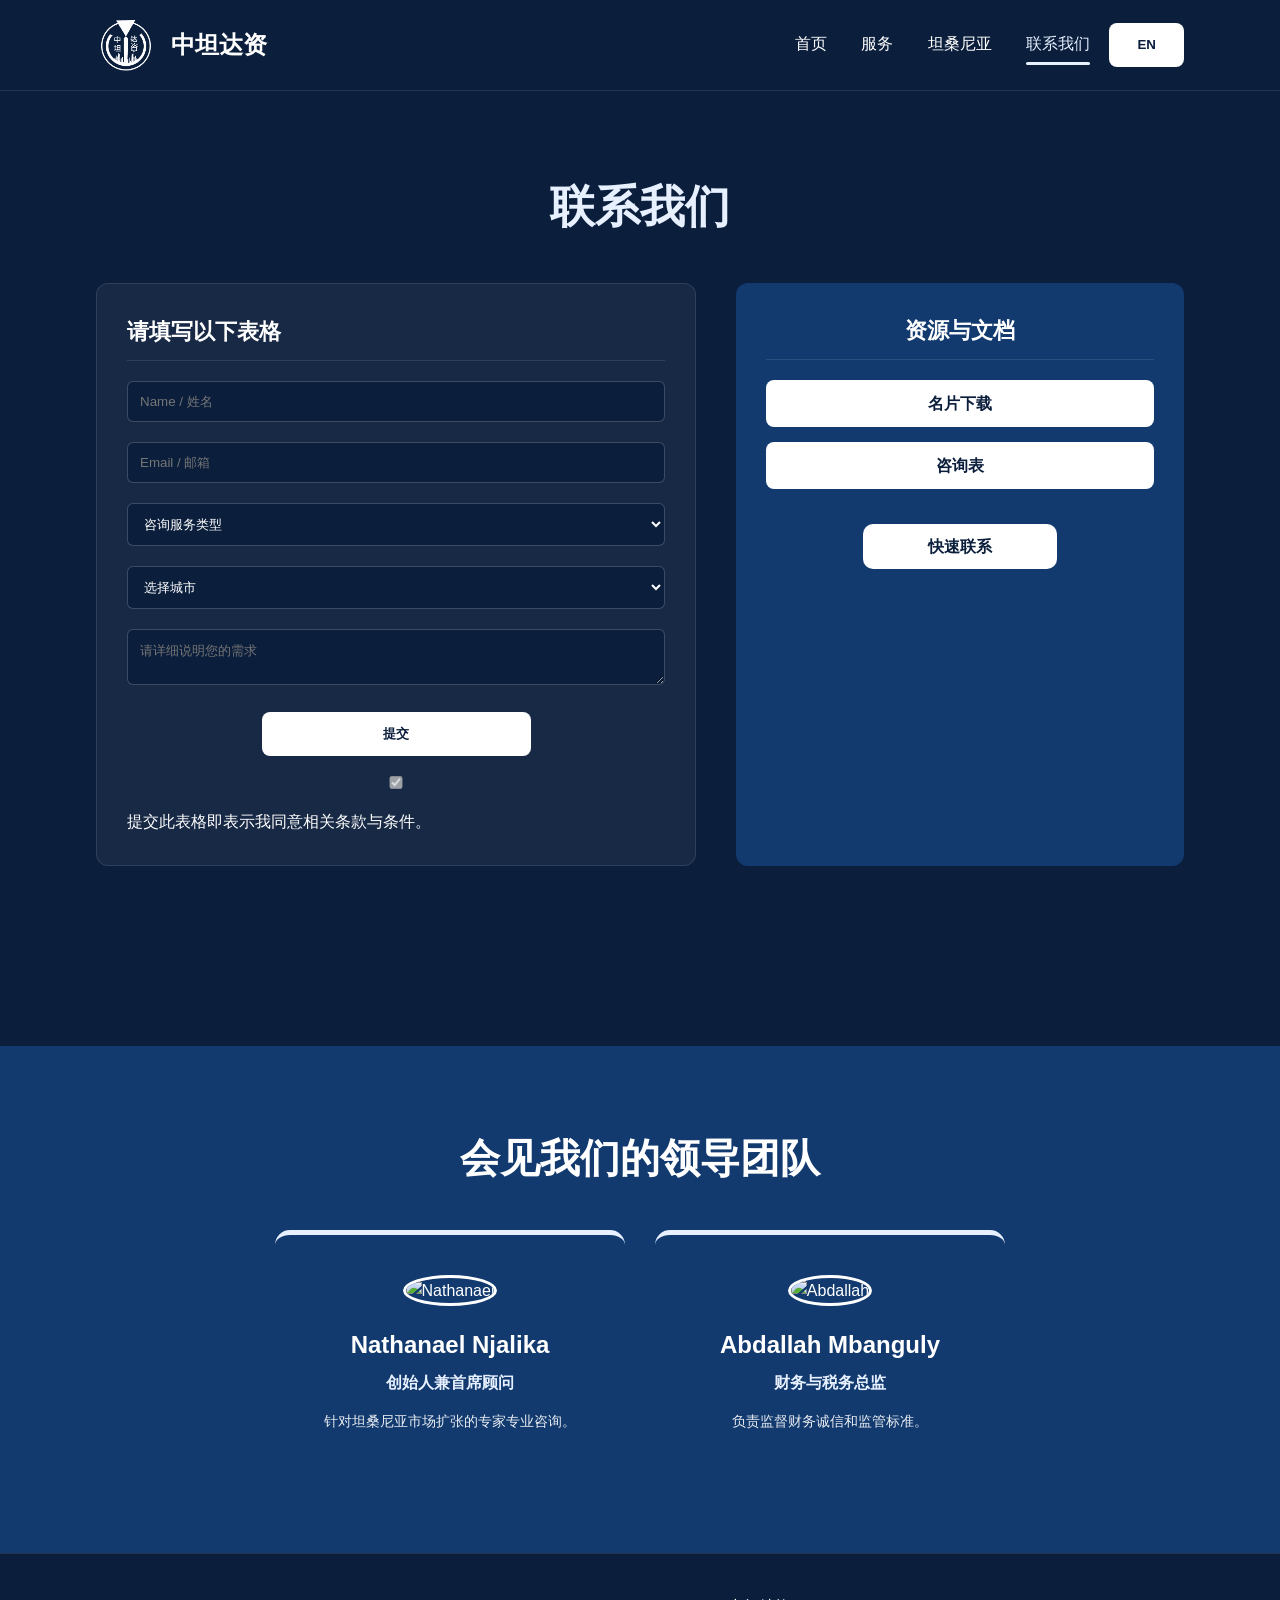
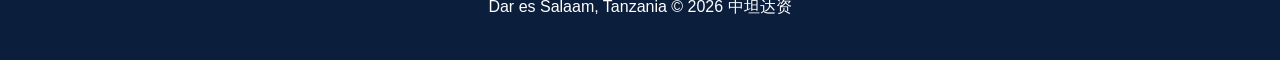
==== contact.html @ 90e02089 "update" ====
<!DOCTYPE html>
<html lang="en">
<head>
  <meta charset="UTF-8">
  <meta name="viewport" content="width=device-width, initial-scale=1.0">
  <title>中坦达资 | CONTACT US</title>
  <link rel="stylesheet" href="style.css">
</head>

<body>

<header class="header">
  <div class="container flex">
    <div class="logo">
        <img src="images/logo.png" alt="logo">
        <h2 data-en="中坦达资" data-zh="中坦达资">中坦达资</h2>
    </div>
    <nav>
      <a href="index.html" data-en="Home" data-zh="首页"></a>
      <a href="services.html" data-en="Services" data-zh="服务"></a>
      <a href="tanzania.html" data-en="Tanzania" data-zh="坦桑尼亚"></a>
      <a href="contact.html" class="active" data-en="Contact us" data-zh="联系我们"></a>
      <button id="langToggle">中文</button>
    </nav>
     <button id="hamburger">☰</button>
  </div>
</header>

<main class="main-content">
  <!-- SECTION: GET IN TOUCH (Form + Downloads in one row) -->
  <section class="section">
    <div class="container">
      <h2 class="main-section-title" data-en="Get in touch" data-zh="联系我们"></h2>

      <div class="two-column-layout">
        <!-- COLUMN 1: FORM -->
        <div class="form-box">
          <h3 class="box-title" data-en="Fill the form below" data-zh="请填写以下表格"></h3>
          <form action="https://formspree.io/f/xrejbnjo" method="POST">
        <input type="text" name="name" placeholder="Name / 姓名" required>
        <input type="email" name="email" placeholder="Email / 邮箱" required>
        
        <select name="service" required>
          <option value="" disabled selected data-en="Consulting For" data-zh="咨询服务类型"></option>
          <option data-en="Company Registration" data-zh="公司注册"></option>
          <option data-en="Legal Services" data-zh="法律服务"></option>
          <option data-en="Tax and Auditing" data-zh="税务与审计"></option>
          <option data-en="Investment Guidance" data-zh="投资指导"></option>
          <option data-en="Other" data-zh="其他"></option>
        </select>

        <select name="location" required>
          <option value="" disabled selected data-en="Select Location" data-zh="选择城市"></option>
          <option data-en="Dar es Salaam" data-zh="达累斯萨拉姆"></option>
          <option data-en="Arusha" data-zh="阿鲁沙"></option>
          <option data-en="Mbeya" data-zh="姆贝亚"></option>
          <option data-en="Dodoma" data-zh="多多马"></option>
          <option data-en="Mwanza" data-zh="姆万扎"></option>
          <option data-en="Other City" data-zh="其他城市"></option>
        </select>

        <textarea name="message" placeholder="请详细说明您的需求"></textarea>
        <button type="submit" class="btn" style="width: 50%; margin-left: 25%;" data-en="Submit" data-zh="提交"></button>
      </form>

      <div class="agree-box" style="margin-top: 15px;">
        <input type="checkbox" checked disabled>
        <span data-en="By submitting this form I agree to the terms and conditions." 
              data-zh="提交此表格即表示我同意相关条款与条件。"></span>
      </div>
    </div>

        <!-- COLUMN 2: DOWNLOADABLES -->  
        <div class="downloads-box">
          <h3 class="box-title" data-en="Downloadables" data-zh="资源与文档"></h3>
          <div class="download-stack">
              <a href="images/business-card.pdf" download class="btn-download"><span data-en="Business Card" data-zh="名片下载"></span></a>
              <a href="images/inquiry-form.png" download class="btn-download" style="margin-bottom: 10px;"><span data-en="Inquiry Form" data-zh="咨询表"></span></a>
              <a href="#" style="width: 50%; margin-left: 25%; text-decoration: none; font-weight: 700; border-radius: 10px; background-color: var(--white); color: var(--navy); padding: 10px; margin-top: 10px;" data-en="QUICK CONTACT " data-zh="快速联系"></a>
          </div>
        </div>
      </div>
    </div>
  </section>

  <!-- SECTION: LEADERSHIP (Below) -->
  <section class="section dark">
    <div class="container">
      <h2 style="text-align: center; font-size: 2.5rem; margin-bottom: 40px;" data-en="Meet Our Leadership" data-zh="会见我们的领导团队"></h2>
      <div class="team-container">
          <div class="member-card">
              <img src="images/nathanael.png" alt="Nathanael" class="member-photo">
              <h3 class="member-name">Nathanael Njalika</h3>
              <span class="member-position" data-en="Founder & Chief Consultant" data-zh="创始人兼首席顾问"></span>
              <p class="member-desc" data-en="Expert professional consultancy for Tanzanian market expansion." data-zh="针对坦桑尼亚市场扩张的专家专业咨询。"></p>
          </div>
          <div class="member-card">
              <img src="images/abdallah.png" alt="Abdallah" class="member-photo">
              <h3 class="member-name">Abdallah Mbanguly</h3>
              <span class="member-position" data-en="Managing Director & Tax Associate" data-zh="财务与税务总监"></span>
              <p class="member-desc" data-en="Oversees financial integrity and regulatory standards." data-zh="负责监督财务诚信和监管标准。"></p>
          </div>
      </div>
    </div>
  </section>
</main>

<footer class="footer">
  <p>Dar es Salaam, Tanzania  ©️ 2026 中坦达资</p>
</footer>

<script src="script.js"></script>
</body>
</html>
---- style.css ----
/* --- 1. VARIABLES & CORE SETTINGS --- */
:root {
    --navy: #0b1e3c;
    --navy-light: #123a6f;
    --paleblue: #e6f0ff;
    --white: #ffffff;
    --shadow: 0 4px 12px rgba(0, 0, 0, 0.2);
}

* {
    margin: 0;
    padding: 0;
    box-sizing: border-box;
    font-family: 'Segoe UI', Arial, sans-serif;
}

html {
    scroll-behavior: smooth;
}

body {
    min-height: 100vh;
    display: flex;
    flex-direction: column;
    background: var(--navy);
    color: var(--white);
    line-height: 1.6;
    overflow-x: hidden;
}

.main-content {
    flex: 1;
    display: flex;
    flex-direction: column;
    justify-content: center;
    gap: 40px;
}

.container {
    width: 85%;
    max-width: 1200px;
    margin: auto;
}

/* --- 2. SHARED HEADER & NAVIGATION --- */
.header {
    background: var(--navy);
    padding: 15px 0;
    position: sticky;
    top: 0;
    z-index: 1000;
    border-bottom: 1px solid rgba(255,255,255,0.1);
}

.flex {
    display: flex;
    justify-content: space-between;
    align-items: center;
}

.logo {
    display: flex;
    align-items: center;
    text-decoration: none;
    color: inherit;
}

.logo img {
    height: 60px;
    margin-right: 15px;
}

nav a {
    display: inline-block;
    margin: 0 15px;
    color: var(--white);
    text-decoration: none;
    font-weight: 500;
    position: relative;
    transition: color 0.3s;
}

nav a:hover,
nav a.active {
    color: var(--paleblue);
}

nav a.active::after {
    content: "";
    position: absolute;
    left: 0;
    right: 0;
    bottom: -8px;
    height: 3px;
    background: var(--paleblue);
    border-radius: 999px;
}

/* --- 3. HERO & SECTIONS --- */
.hero {
    height: 70vh;
    background: linear-gradient(rgba(11,30,60,0.7), rgba(11,30,60,0.85)), 
                url('images/1.jpg') no-repeat center center / cover;
    display: flex;
    justify-content: center;
    align-items: center;
    text-align: center;
}

.section {
    padding: 80px 0;
}

.dark {
    background: var(--navy-light);
}

/* --- 4. GRID & CARDS (Universal) --- */
.grid {
    display: grid;
    grid-template-columns: repeat(auto-fit, minmax(280px, 1fr));
    gap: 30px;
}

.card {
    background: var(--navy-light);
    padding: 30px;
    border-radius: 12px;
    transition: all 0.3s ease;
    border: 1px solid rgba(255,255,255,0.05);
}

.card:hover {
    transform: translateY(-10px);
    border-color: var(--paleblue);
    box-shadow: var(--shadow);
}

/* --- 5. STATS & COUNTERS --- */
.stat {
    text-align: center;
    font-size: 0.95rem;
}

#stats {
    padding: 0;
    margin-bottom: 20px;
    background: linear-gradient(to bottom, var(--navy) 0%, transparent 50%, var(--navy) 100%);
    border: none;
}

.counter {
    font-size: 2.5rem;
    font-weight: bold;
    display: block;

}

.stat p {
    opacity: 0.9;
}

/* --- 6. BUTTONS & INTERACTIVES --- */
button, .btn, .btn-download, input[type="submit"] {
    background: var(--white);
    color: var(--navy);
    border: none;
    padding: 14px 28px;
    border-radius: 8px;
    cursor: pointer;
    font-weight: 600;
    text-decoration: none;
    display: inline-flex;
    align-items: center;
    justify-content: center;
    text-align: center;
    line-height: 1.2;
    transition: all 0.3s ease;
}

button:hover, .btn:hover, input[type="submit"]:hover {
    background: var(--paleblue);
    transform: translateY(-2px);
    box-shadow: 0 5px 15px rgba(0,0,0,0.3);
}

/* --- 7. TEAM & LEADERSHIP --- */
.member-card {
    background: var(--navy-light);
    border-radius: 15px;
    width: 350px;
    text-align: center;
    padding: 40px 20px;
    border-top: 5px solid var(--paleblue);
}

.member-photo {
    width: 150px;
    height: 150px;
    border-radius: 50%;
    object-fit: cover;
    margin-bottom: 20px;
    border: 3px solid var(--white);
}

.member-name { color: var(--white); font-size: 1.5rem; margin-bottom: 5px; }
.member-position { color: var(--paleblue); font-weight: bold; display: block; margin-bottom: 15px; }
.member-desc { font-size: 0.9rem; opacity: 0.9; }

/* --- 8. TESTIMONIALS --- */
.testimonial-box {
    position: relative;
    max-width: 700px;
    margin: auto;
    height: 180px;
    border: 2px solid var(--paleblue);
    border-radius: 15px;
    padding: 30px;
    overflow: hidden;
}

.testimonial {
    position: absolute;
    width: calc(100% - 60px);
    opacity: 0;
    transition: all 0.8s ease;
    text-align: center;
}

.testimonial.active {
    opacity: 1;
}

/* --- 9. TANZANIA OPPORTUNITY CARDS --- */
.opportunity-card {
    background: var(--navy-light);
    border-radius: 12px;
    overflow: hidden;
    transition: transform 0.3s;
}

.opp-image { width: 100%; height: 200px; object-fit: cover; }
.opp-content { padding: 20px; }
.tag {
    background: var(--paleblue);
    color: var(--navy);
    padding: 4px 10px;
    border-radius: 4px;
    font-size: 0.75rem;
    font-weight: bold;
    margin-bottom: 10px;
    display: inline-block;
}

/* --- 10. FORMS & CONTACT --- */
.form-box {
    max-width: 600px;
    margin: 0 auto;
    background: rgba(255,255,255,0.03);
    padding: 40px;
    border-radius: 15px;
    border: 1px solid rgba(255,255,255,0.1);
}

.form-box input, .form-box select, .form-box textarea {
    width: 100%;
    padding: 12px;
    margin-bottom: 20px;
    background: var(--navy);
    border: 1px solid rgba(255,255,255,0.2);
    color: white;
    border-radius: 6px;
}

/* --- 11. DOWNLOADS --- */
.downloads-box {
    background: var(--navy-light);
    padding: 40px;
    border-radius: 15px;
    text-align: center;
}

.download-grid {
    display: flex;
    justify-content: center;
    gap: 20px;
    flex-wrap: wrap;
    margin-top: 20px;
}

/* --- 12. POPUPS --- */
.popup {
    display: none;
    position: fixed;
    top: 0; left: 0;
    width: 100%; height: 100%;
    background: rgba(11, 30, 60, 0.95);
    z-index: 2000;
}

.popup-content {
    background: var(--navy-light);
    padding: 40px;
    width: 90%;
    max-width: 520px;
    margin: 8% auto;
    border-radius: 18px;
    position: relative;
    box-shadow: 0 20px 60px rgba(0,0,0,0.35);
    max-height: 80vh;
    overflow-y: auto;
}

.popup-content h3 {
    margin-bottom: 18px;
    font-size: 2rem;
    letter-spacing: 0.03em;
}

.popup-content p {
    margin-bottom: 20px;
    line-height: 1.8;
    opacity: 0.95;
}

.popup-content h4 {
    margin: 22px 0 12px;
    font-size: 0.95rem;
    color: var(--paleblue);
    text-transform: uppercase;
    letter-spacing: 0.12em;
}

.popup-content ul {
    list-style: none;
    padding-left: 0;
    margin: 0;
}

.popup-content li {
    position: relative;
    padding-left: 24px;
    margin-bottom: 12px;
    line-height: 1.6;
}

.popup-content li::before {
    content: "•";
    position: absolute;
    left: 0;
    top: 0;
    color: var(--white);
    font-size: 1.2rem;
    line-height: 1;
}

.policy-section:last-child {
    margin-bottom: 0;
}

.close {
    position: absolute;
    top: 15px; right: 20px;
    font-size: 30px;
    cursor: pointer;
}

/* --- 13. FOOTER --- */
.footer {
    text-align: center;
    padding: 40px 0;
    background: var(--navy);
    border-top: 1px solid rgba(255,255,255,0.1);
}

.footer a { color: var(--paleblue); text-decoration: none; margin: 0 10px; }

/* --- 14. MOBILE MENU & RESPONSIVENESS --- */
#hamburger {
    display: none;
    font-size: 28px;
    background: none;
    color: white;
}

.mobile-menu {
    display: none;
    position: fixed;
    top: 0; left: 0;
    width: 100%; height: 100%;
    background: var(--navy);
    z-index: 3000;
    flex-direction: column;
    justify-content: center;
    align-items: center;
}

.mobile-nav {
    display: flex;
    flex-direction: column;
    gap: 30px;
    text-align: center;
}

.mobile-nav a { font-size: 1.5rem; }

@media (max-width: 768px) {
    nav { display: none; }
    #hamburger { display: block; }
    .hero h1 { font-size: 2rem !important; }
    .counter { font-size: 2.5rem; }
    .container { width: 90%; }
}

/* --- LAYOUT FOR FORM & DOWNLOADS ROW --- */
.two-column-layout {
    display: flex;
    gap: 40px;
    align-items: stretch; /* Makes both boxes the same height */
    margin-bottom: 60px;
}

.form-box {
    flex: 2; /* Form is wider */
    background: rgba(255, 255, 255, 0.05);
    padding: 30px;
    border-radius: 12px;
}

.downloads-box {
    flex: 1; /* Downloads column is narrower */
    background: var(--navy-light);
    padding: 30px;
    border-radius: 12px;
    display: flex;
    flex-direction: column;
}

.download-stack {
    display: flex;
    flex-direction: column;
    gap: 15px;
}

/* --- TITLES --- */
.main-section-title {
    text-align: center;
    margin-bottom: 40px;
    font-size: 2.8rem;
    color: var(--paleblue);
}

.box-title {
    margin-bottom: 20px;
    font-size: 1.4rem;
    border-bottom: 1px solid rgba(255,255,255,0.1);
    padding-bottom: 10px;
}

/* --- LEADERSHIP LAYOUT --- */
.team-container {
    display: flex;
    justify-content: center;
    gap: 30px;
    flex-wrap: wrap;
}

/* --- RESPONSIVENESS (Stacks columns on mobile) --- */
@media (max-width: 900px) {
    .two-column-layout {
        flex-direction: column;
    }
}
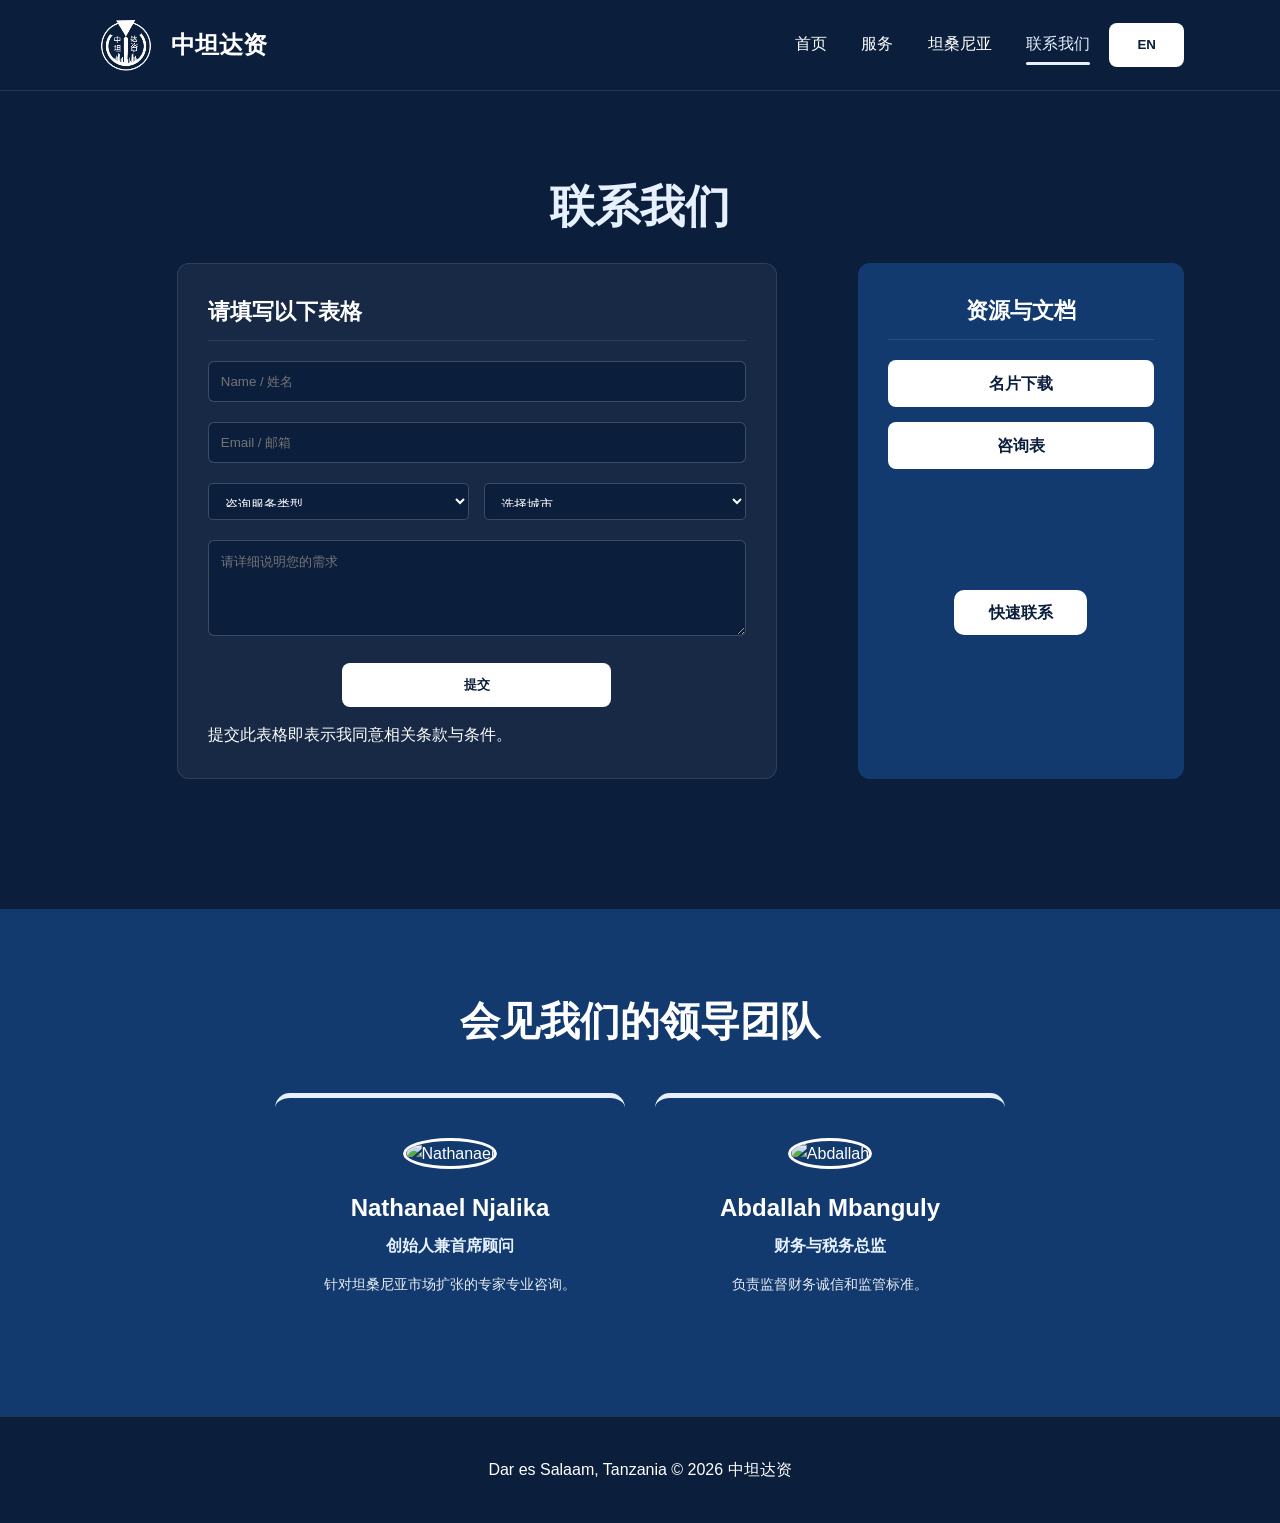
==== commit dd216300: "new updates" ====
--- a/contact.html
+++ b/contact.html
@@ -39,8 +39,9 @@
           <form action="https://formspree.io/f/xrejbnjo" method="POST">
         <input type="text" name="name" placeholder="Name / 姓名" required>
         <input type="email" name="email" placeholder="Email / 邮箱" required>
-        
-        <select name="service" required>
+
+        <div style="display: grid; grid-template-columns: 1fr 1fr; gap: 15px;">
+        <select name="service" style="height: 37px; border-radius: 5px;" required>
           <option value="" disabled selected data-en="Consulting For" data-zh="咨询服务类型"></option>
           <option data-en="Company Registration" data-zh="公司注册"></option>
           <option data-en="Legal Services" data-zh="法律服务"></option>
@@ -49,7 +50,7 @@
           <option data-en="Other" data-zh="其他"></option>
         </select>
 
-        <select name="location" required>
+        <select name="location" style="height: 37px; border-radius: 5px;" required>
           <option value="" disabled selected data-en="Select Location" data-zh="选择城市"></option>
           <option data-en="Dar es Salaam" data-zh="达累斯萨拉姆"></option>
           <option data-en="Arusha" data-zh="阿鲁沙"></option>
@@ -58,13 +59,12 @@
           <option data-en="Mwanza" data-zh="姆万扎"></option>
           <option data-en="Other City" data-zh="其他城市"></option>
         </select>
-
-        <textarea name="message" placeholder="请详细说明您的需求"></textarea>
+        </div>
+        <textarea name="message" style="min-height: 6rem; max-height: 6rem; min-width: 30rem; max-width: 34rem;" placeholder="请详细说明您的需求"></textarea>
         <button type="submit" class="btn" style="width: 50%; margin-left: 25%;" data-en="Submit" data-zh="提交"></button>
       </form>
 
       <div class="agree-box" style="margin-top: 15px;">
-        <input type="checkbox" checked disabled>
         <span data-en="By submitting this form I agree to the terms and conditions." 
               data-zh="提交此表格即表示我同意相关条款与条件。"></span>
       </div>
@@ -76,7 +76,7 @@
           <div class="download-stack">
               <a href="images/business-card.pdf" download class="btn-download"><span data-en="Business Card" data-zh="名片下载"></span></a>
               <a href="images/inquiry-form.png" download class="btn-download" style="margin-bottom: 10px;"><span data-en="Inquiry Form" data-zh="咨询表"></span></a>
-              <a href="#" style="width: 50%; margin-left: 25%; text-decoration: none; font-weight: 700; border-radius: 10px; background-color: var(--white); color: var(--navy); padding: 10px; margin-top: 10px;" data-en="QUICK CONTACT " data-zh="快速联系"></a>
+              <a href="#" style="width: 50%; margin-left: 25%; text-decoration: none; font-weight: 700; border-radius: 10px; background-color: var(--white); color: var(--navy); padding: 10px; margin-top: 6rem;" data-en="QUICK CONTACT " data-zh="快速联系"></a>
           </div>
         </div>
       </div>
--- a/style.css
+++ b/style.css
@@ -414,21 +414,21 @@
 
 /* --- LAYOUT FOR FORM & DOWNLOADS ROW --- */
 .two-column-layout {
-    display: flex;
-    gap: 40px;
+    display: grid;
+    grid-template-columns: 7fr 3fr; /* Form takes 7/10, Downloads take 3/10 */
     align-items: stretch; /* Makes both boxes the same height */
-    margin-bottom: 60px;
+    margin-bottom: 10px;
 }
 
 .form-box {
-    flex: 2; /* Form is wider */
+    flex: 7; /* Form is wider */
     background: rgba(255, 255, 255, 0.05);
     padding: 30px;
     border-radius: 12px;
 }
 
 .downloads-box {
-    flex: 1; /* Downloads column is narrower */
+    flex: 3; /* Downloads column is narrower */
     background: var(--navy-light);
     padding: 30px;
     border-radius: 12px;
@@ -445,7 +445,7 @@
 /* --- TITLES --- */
 .main-section-title {
     text-align: center;
-    margin-bottom: 40px;
+    margin-bottom: 20px;
     font-size: 2.8rem;
     color: var(--paleblue);
 }
@@ -470,4 +470,7 @@
     .two-column-layout {
         flex-direction: column;
     }
+}
+section {
+    padding: 60px 0;
 }
